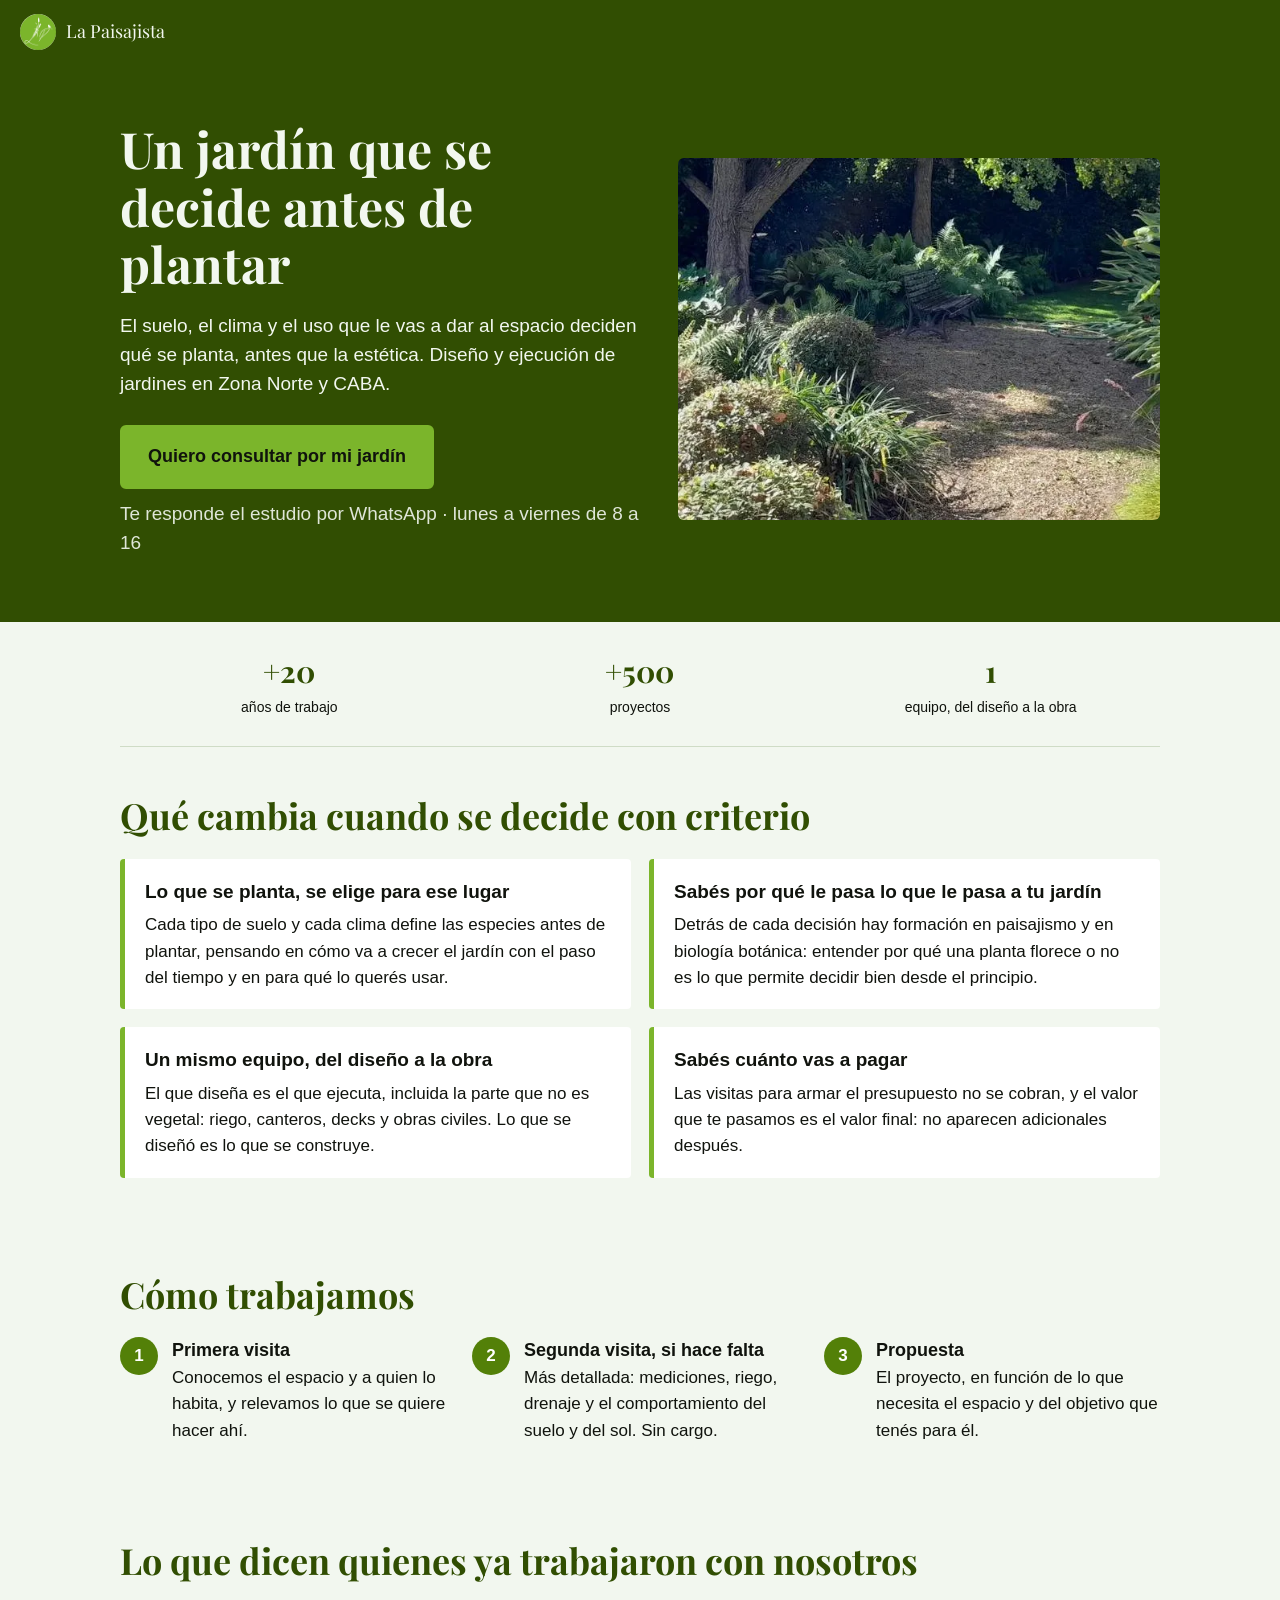
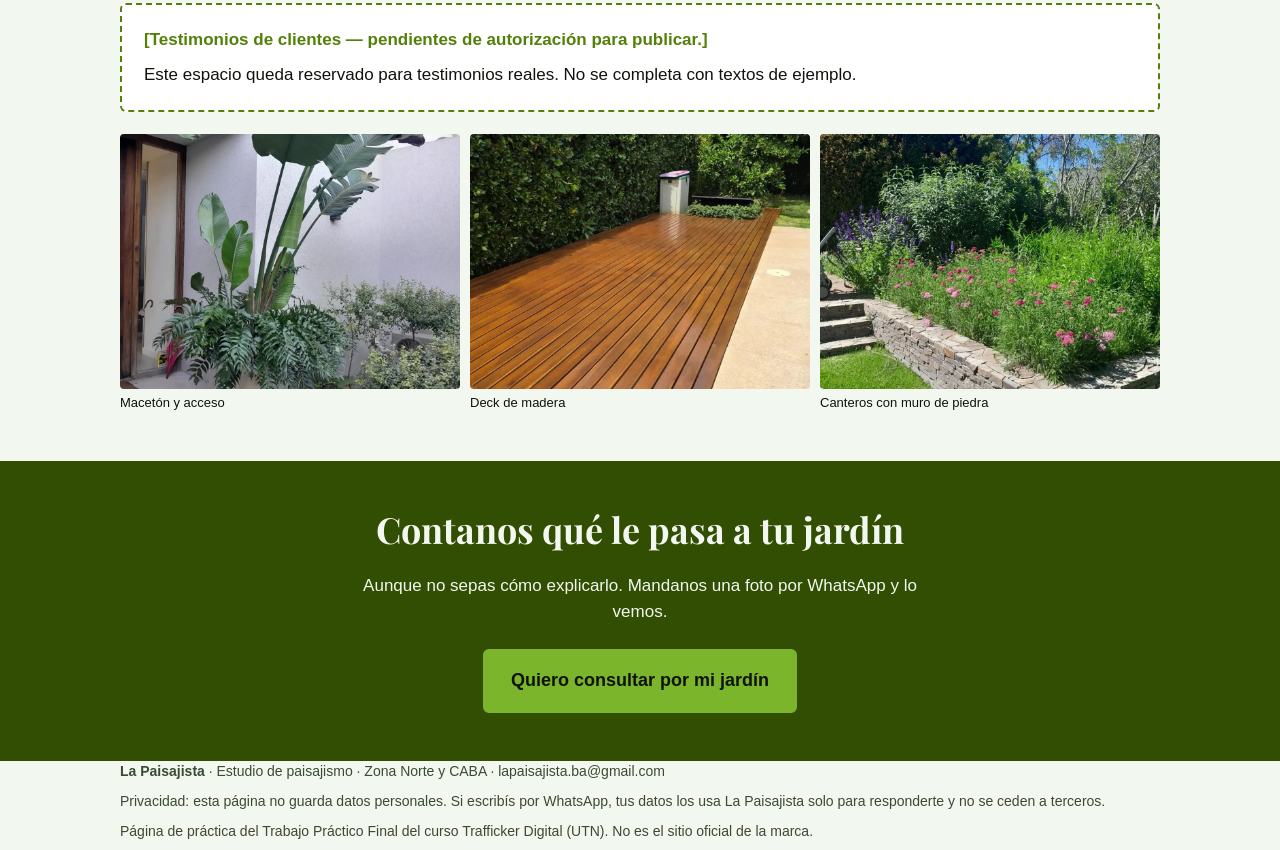
==== index.html @ 6e507b1d "Add files via upload" ====
<!doctype html>
<html lang="es-AR">
<head>
<!-- Google Tag Manager -->
<script>(function(w,d,s,l,i){w[l]=w[l]||[];w[l].push({'gtm.start':
new Date().getTime(),event:'gtm.js'});var f=d.getElementsByTagName(s)[0],
j=d.createElement(s),dl=l!='dataLayer'?'&l='+l:'';j.async=true;j.src=
'https://www.googletagmanager.com/gtm.js?id='+i+dl;f.parentNode.insertBefore(j,f);
})(window,document,'script','dataLayer','GTM-T6WL2HMT');</script>
<!-- End Google Tag Manager -->
<meta charset="utf-8">
<meta name="viewport" content="width=device-width,initial-scale=1">
<meta name="robots" content="noindex, nofollow">
<title>Diseño de jardines en Zona Norte y CABA | La Paisajista</title>
<meta name="description" content="El suelo, el clima y el uso que le vas a dar al espacio deciden qué se planta, antes que la estética. Diseño y ejecución de jardines en Zona Norte y CABA.">
<link rel="preconnect" href="https://fonts.googleapis.com">
<link rel="preconnect" href="https://fonts.gstatic.com" crossorigin>
<link href="https://fonts.googleapis.com/css2?family=Playfair+Display:wght@700&display=swap" rel="stylesheet">
<link rel="preload" as="image" href="img/jardin-sendero.webp" fetchpriority="high">
<link rel="stylesheet" href="estilo.css">
</head>
<body>
<!-- Google Tag Manager (noscript) -->
<noscript><iframe src="https://www.googletagmanager.com/ns.html?id=GTM-T6WL2HMT"
height="0" width="0" style="display:none;visibility:hidden"></iframe></noscript>
<!-- End Google Tag Manager (noscript) -->

<div class="marca"><img src="img/logo.png" width="36" height="36" alt="">La Paisajista</div>

<header class="hero">
 <div class="envoltura">
  <div>
   <h1>Un jardín que se decide antes de plantar</h1>
   <p style="margin:18px 0 26px">El suelo, el clima y el uso que le vas a dar al espacio deciden qué se planta, antes que la estética. Diseño y ejecución de jardines en Zona Norte y CABA.</p>
   <a class="cta" href="https://wa.me/5491169484851?text=Hola%2C%20vi%20su%20p%C3%A1gina%20y%20quiero%20consultar%20por%20el%20dise%C3%B1o%20de%20mi%20jard%C3%ADn." target="_blank" rel="noopener" data-ubicacion="arriba">Quiero consultar por mi jardín</a>
   <p class="nota-cta">Te responde el estudio por WhatsApp · lunes a viernes de 8 a 16</p>
  </div>
  <figure><img src="img/jardin-sendero.webp" width="1000" height="450" alt="Sendero de tierra entre canteros en sombra, con helechos, arbustos redondeados y gramíneas bajo árboles añosos." fetchpriority="high"></figure>
 </div>
</header>

<main class="envoltura">
 <div class="cifras">
  <div><b>+20</b><span>años de trabajo</span></div>
  <div><b>+500</b><span>proyectos</span></div>
  <div><b>1</b><span>equipo, del diseño a la obra</span></div>
 </div>

 <section>
  <h2>Qué cambia cuando se decide con criterio</h2>
  <div class="beneficios">
   <div class="beneficio"><h3>Lo que se planta, se elige para ese lugar</h3><p>Cada tipo de suelo y cada clima define las especies antes de plantar, pensando en cómo va a crecer el jardín con el paso del tiempo y en para qué lo querés usar.</p></div>
   <div class="beneficio"><h3>Sabés por qué le pasa lo que le pasa a tu jardín</h3><p>Detrás de cada decisión hay formación en paisajismo y en biología botánica: entender por qué una planta florece o no es lo que permite decidir bien desde el principio.</p></div>
   <div class="beneficio"><h3>Un mismo equipo, del diseño a la obra</h3><p>El que diseña es el que ejecuta, incluida la parte que no es vegetal: riego, canteros, decks y obras civiles. Lo que se diseñó es lo que se construye.</p></div>
   <div class="beneficio"><h3>Sabés cuánto vas a pagar</h3><p>Las visitas para armar el presupuesto no se cobran, y el valor que te pasamos es el valor final: no aparecen adicionales después.</p></div>
  </div>
 </section>

 <section>
  <h2>Cómo trabajamos</h2>
  <div class="pasos">
   <div class="paso"><h3>Primera visita</h3><p>Conocemos el espacio y a quien lo habita, y relevamos lo que se quiere hacer ahí.</p></div>
   <div class="paso"><h3>Segunda visita, si hace falta</h3><p>Más detallada: mediciones, riego, drenaje y el comportamiento del suelo y del sol. Sin cargo.</p></div>
   <div class="paso"><h3>Propuesta</h3><p>El proyecto, en función de lo que necesita el espacio y del objetivo que tenés para él.</p></div>
  </div>
 </section>

 <section>
  <h2>Lo que dicen quienes ya trabajaron con nosotros</h2>
  <div class="marcador">
   <p><strong>[Testimonios de clientes — pendientes de autorización para publicar.]</strong></p>
   <p style="margin-top:8px">Este espacio queda reservado para testimonios reales. No se completa con textos de ejemplo.</p>
  </div>
  <div class="galeria">
   <figure><img src="img/maceton-acceso.webp" width="1000" height="750" loading="lazy" alt="Macetón junto a un acceso, con una planta de hojas grandes, helechos y arbustos bajos."><figcaption>Macetón y acceso</figcaption></figure>
   <figure><img src="img/deck.webp" width="1000" height="750" loading="lazy" alt="Deck de madera junto a un cerco alto, con la madera lustrada."><figcaption>Deck de madera</figcaption></figure>
   <figure><img src="img/jardin-canteros.webp" width="1000" height="750" loading="lazy" alt="Canteros de un jardín terminado."><figcaption>Canteros con muro de piedra</figcaption></figure>
  </div>
 </section>
</main>

<section class="cierre">
 <div class="envoltura">
  <h2>Contanos qué le pasa a tu jardín</h2>
  <p>Aunque no sepas cómo explicarlo. Mandanos una foto por WhatsApp y lo vemos.</p>
  <a class="cta" href="https://wa.me/5491169484851?text=Hola%2C%20vi%20su%20p%C3%A1gina%20y%20quiero%20consultar%20por%20el%20dise%C3%B1o%20de%20mi%20jard%C3%ADn." target="_blank" rel="noopener" data-ubicacion="abajo">Quiero consultar por mi jardín</a>
 </div>
</section>

<footer class="envoltura">
 <p><strong>La Paisajista</strong> · Estudio de paisajismo · Zona Norte y CABA · lapaisajista.ba@gmail.com</p>
 <p>Privacidad: esta página no guarda datos personales. Si escribís por WhatsApp, tus datos los usa La Paisajista solo para responderte y no se ceden a terceros.</p>
 <p>Página de práctica del Trabajo Práctico Final del curso Trafficker Digital (UTN). No es el sitio oficial de la marca.</p>
</footer>

<script>
document.querySelectorAll('a.cta').forEach(function(a){
 a.addEventListener('click',function(){
  window.dataLayer=window.dataLayer||[];
  window.dataLayer.push({event:'clic_whatsapp',ubicacion_boton:a.dataset.ubicacion,version_landing:'diseno'});
 });
});
</script>
</body>
</html>
---- estilo.css ----
:root{--primario:#7bb52b;--claro:#f2f7ef;--secundario:#538008;--profundo:#314e02;--tinta:#10130d}
*{box-sizing:border-box;margin:0;padding:0}
body{font-family:Helvetica,Arial,sans-serif;color:var(--tinta);background:var(--claro);line-height:1.55;font-size:17px}
h1,h2{font-family:"Playfair Display",Georgia,serif;font-weight:700;line-height:1.15}
img{display:block;max-width:100%;height:auto}
.envoltura{max-width:1080px;margin:0 auto;padding:0 20px}
.marca{display:flex;align-items:center;gap:10px;padding:14px 20px;background:var(--profundo);color:var(--claro);font-family:"Playfair Display",Georgia,serif;font-size:18px}
.marca img{width:36px;height:36px;border-radius:50%}
.hero{background:var(--profundo);color:var(--claro)}
.hero .envoltura{display:grid;gap:28px;padding-top:36px;padding-bottom:44px}
.hero h1{font-size:clamp(30px,6vw,50px)}
.hero p{font-size:19px;max-width:560px}
.hero figure img{border-radius:6px;aspect-ratio:4/3;object-fit:cover;width:100%}
.cta{display:inline-block;background:var(--primario);color:var(--tinta);font-weight:700;font-size:18px;padding:16px 26px;border-radius:6px;text-decoration:none;border:2px solid var(--primario)}
.cta:hover,.cta:focus{background:var(--claro);border-color:var(--claro)}
.nota-cta{font-size:14px;margin-top:10px;opacity:.9}
.cifras{display:grid;grid-template-columns:repeat(3,1fr);gap:12px;text-align:center;padding:26px 0;border-bottom:1px solid #cfdcc6}
.cifras b{display:block;font-family:"Playfair Display",Georgia,serif;font-size:30px;color:var(--profundo)}
.cifras span{font-size:14px}
section{padding:48px 0}
section h2{font-size:clamp(26px,4.5vw,36px);margin-bottom:22px;color:var(--profundo)}
.beneficios{display:grid;gap:18px}
.beneficio{background:#fff;border-left:5px solid var(--primario);padding:18px 20px;border-radius:4px}
.beneficio h3{font-size:19px;margin-bottom:6px}
.pasos{display:grid;gap:16px;counter-reset:paso}
.paso{padding-left:52px;position:relative}
.paso:before{counter-increment:paso;content:counter(paso);position:absolute;left:0;top:0;width:38px;height:38px;border-radius:50%;background:var(--secundario);color:#fff;display:grid;place-items:center;font-weight:700}
.paso h3{font-size:18px}
.galeria{display:grid;grid-template-columns:repeat(3,1fr);gap:10px;margin-top:22px}
.galeria img{aspect-ratio:4/3;object-fit:cover;width:100%;border-radius:4px}
.galeria figcaption{font-size:13px;margin-top:4px}
.marcador{border:2px dashed var(--secundario);background:#fff;padding:22px;border-radius:6px}
.marcador strong{color:var(--secundario)}
.cierre{background:var(--profundo);color:var(--claro);text-align:center}
.cierre h2{color:var(--claro)}
.cierre p{max-width:600px;margin:0 auto 24px}
footer{font-size:14px;padding:28px 0;color:#3c4a33}
footer p{margin-bottom:8px}
@media(min-width:820px){
 .hero .envoltura{grid-template-columns:1.1fr 1fr;align-items:center;padding-top:56px;padding-bottom:64px}
 .beneficios{grid-template-columns:repeat(2,1fr)}
 .pasos{grid-template-columns:repeat(3,1fr)}
}
@media(max-width:520px){.galeria{grid-template-columns:1fr}}
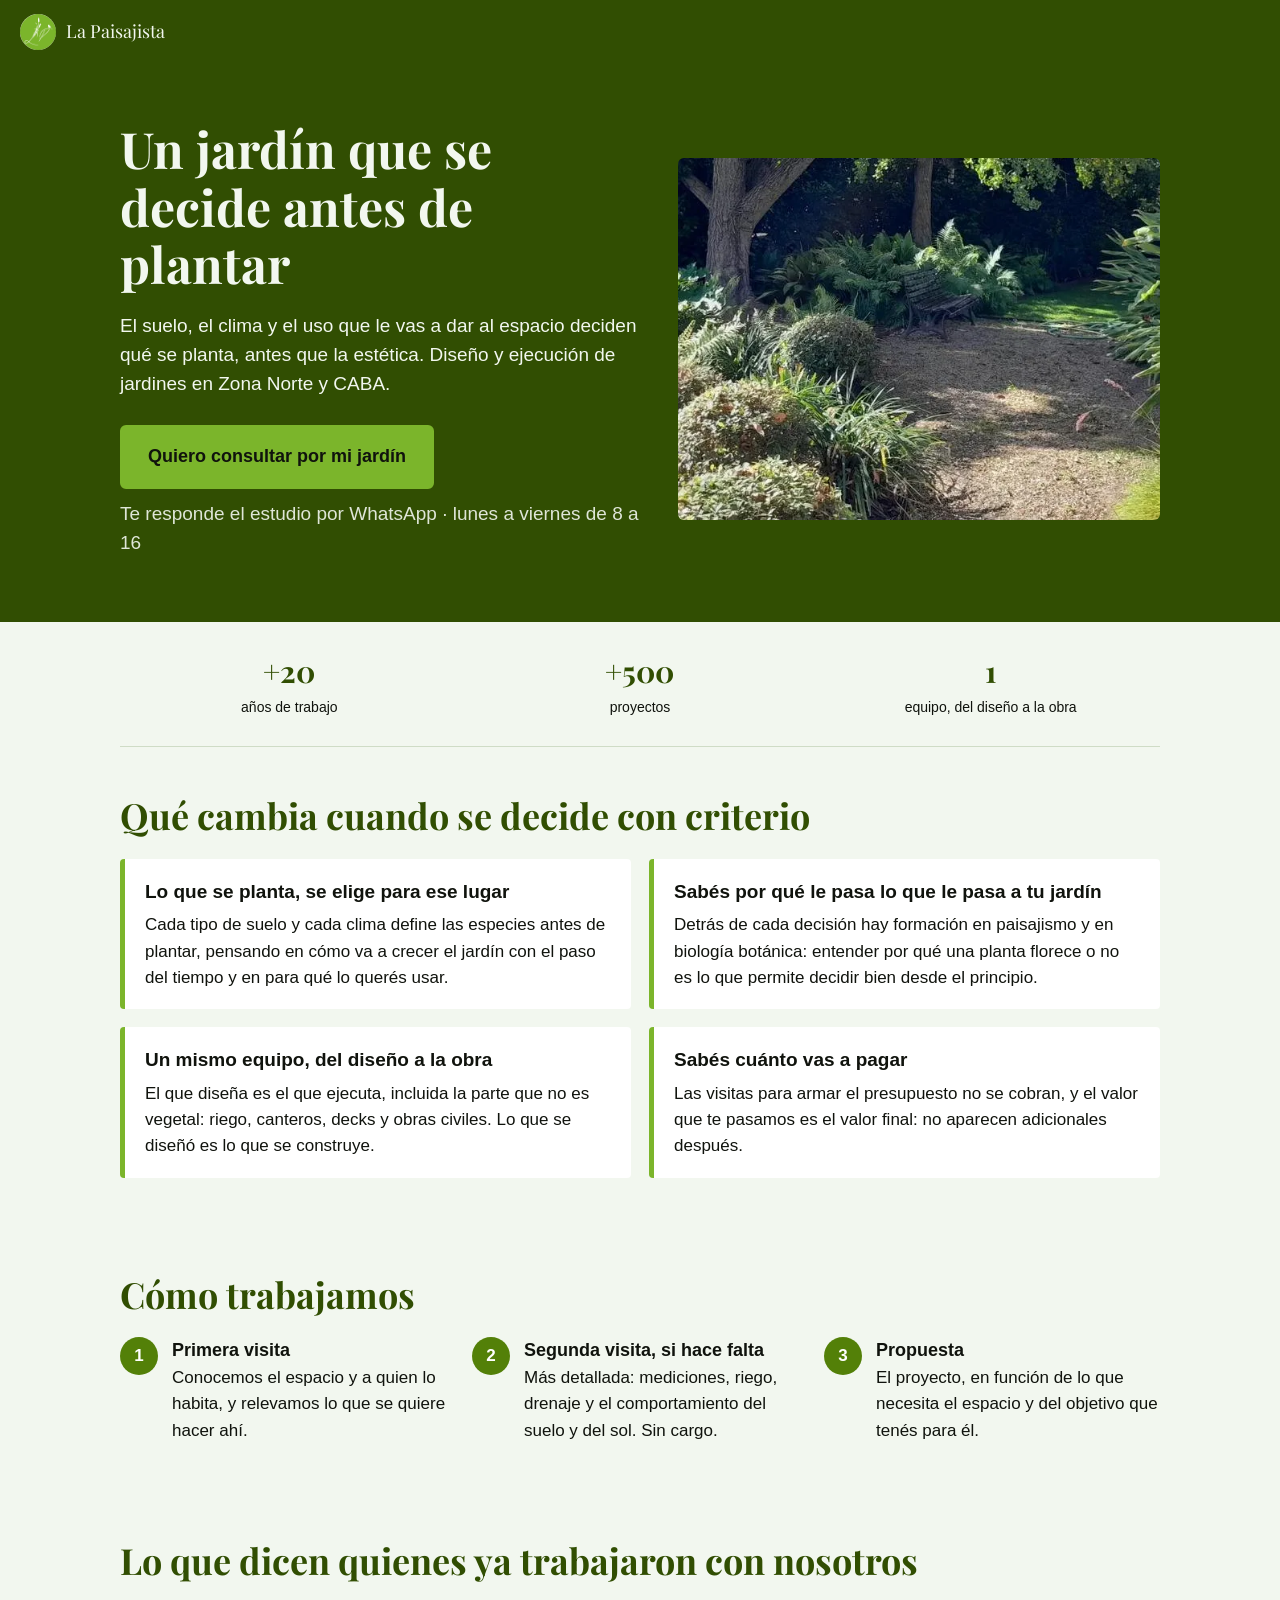
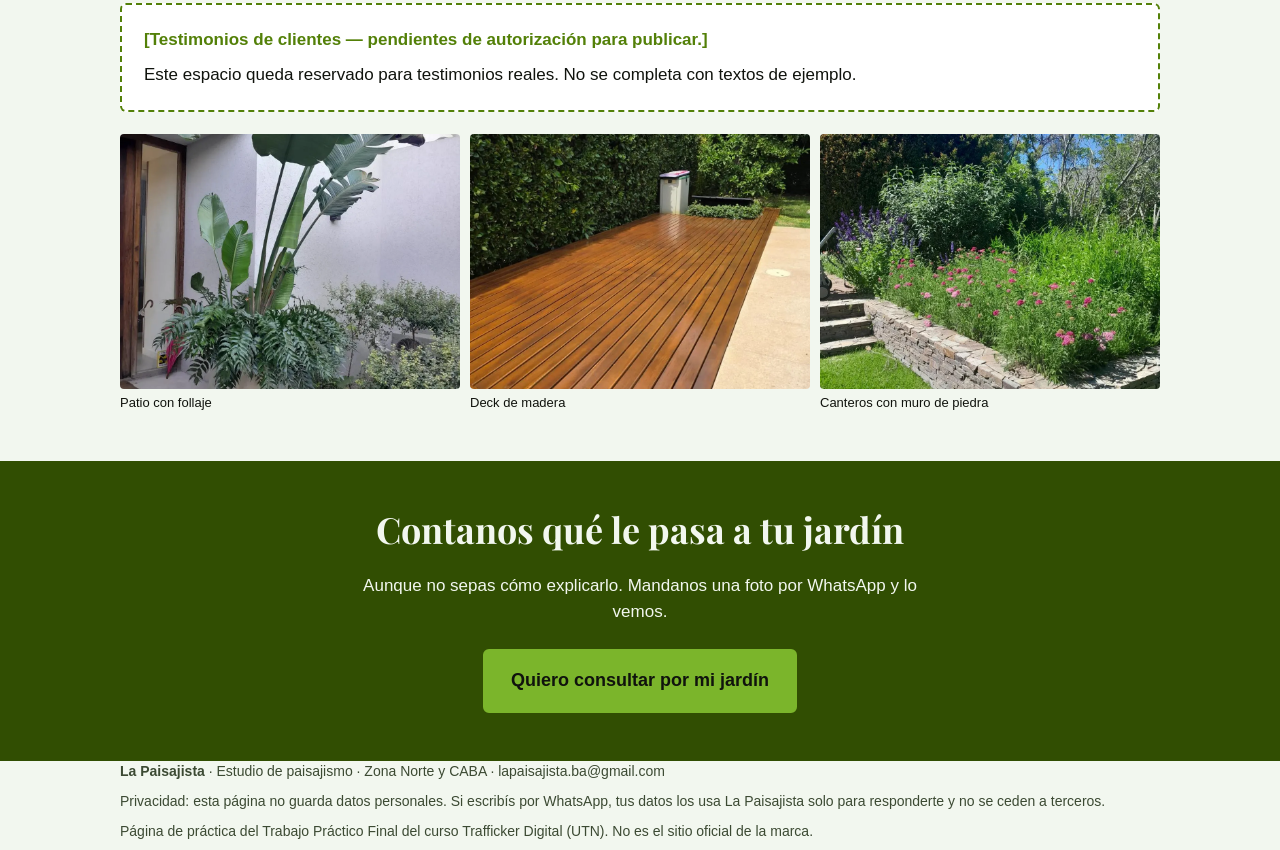
==== commit 3cd7a6db: "Add files via upload" ====
--- a/index.html
+++ b/index.html
@@ -72,7 +72,7 @@
    <p style="margin-top:8px">Este espacio queda reservado para testimonios reales. No se completa con textos de ejemplo.</p>
   </div>
   <div class="galeria">
-   <figure><img src="img/maceton-acceso.webp" width="1000" height="750" loading="lazy" alt="Macetón junto a un acceso, con una planta de hojas grandes, helechos y arbustos bajos."><figcaption>Macetón y acceso</figcaption></figure>
+   <figure><img src="img/maceton-acceso.webp" width="740" height="525" loading="lazy" alt="Planta de hojas grandes con helechos y arbustos bajos junto a un muro claro."><figcaption>Patio con follaje</figcaption></figure>
    <figure><img src="img/deck.webp" width="1000" height="750" loading="lazy" alt="Deck de madera junto a un cerco alto, con la madera lustrada."><figcaption>Deck de madera</figcaption></figure>
    <figure><img src="img/jardin-canteros.webp" width="1000" height="750" loading="lazy" alt="Canteros de un jardín terminado."><figcaption>Canteros con muro de piedra</figcaption></figure>
   </div>
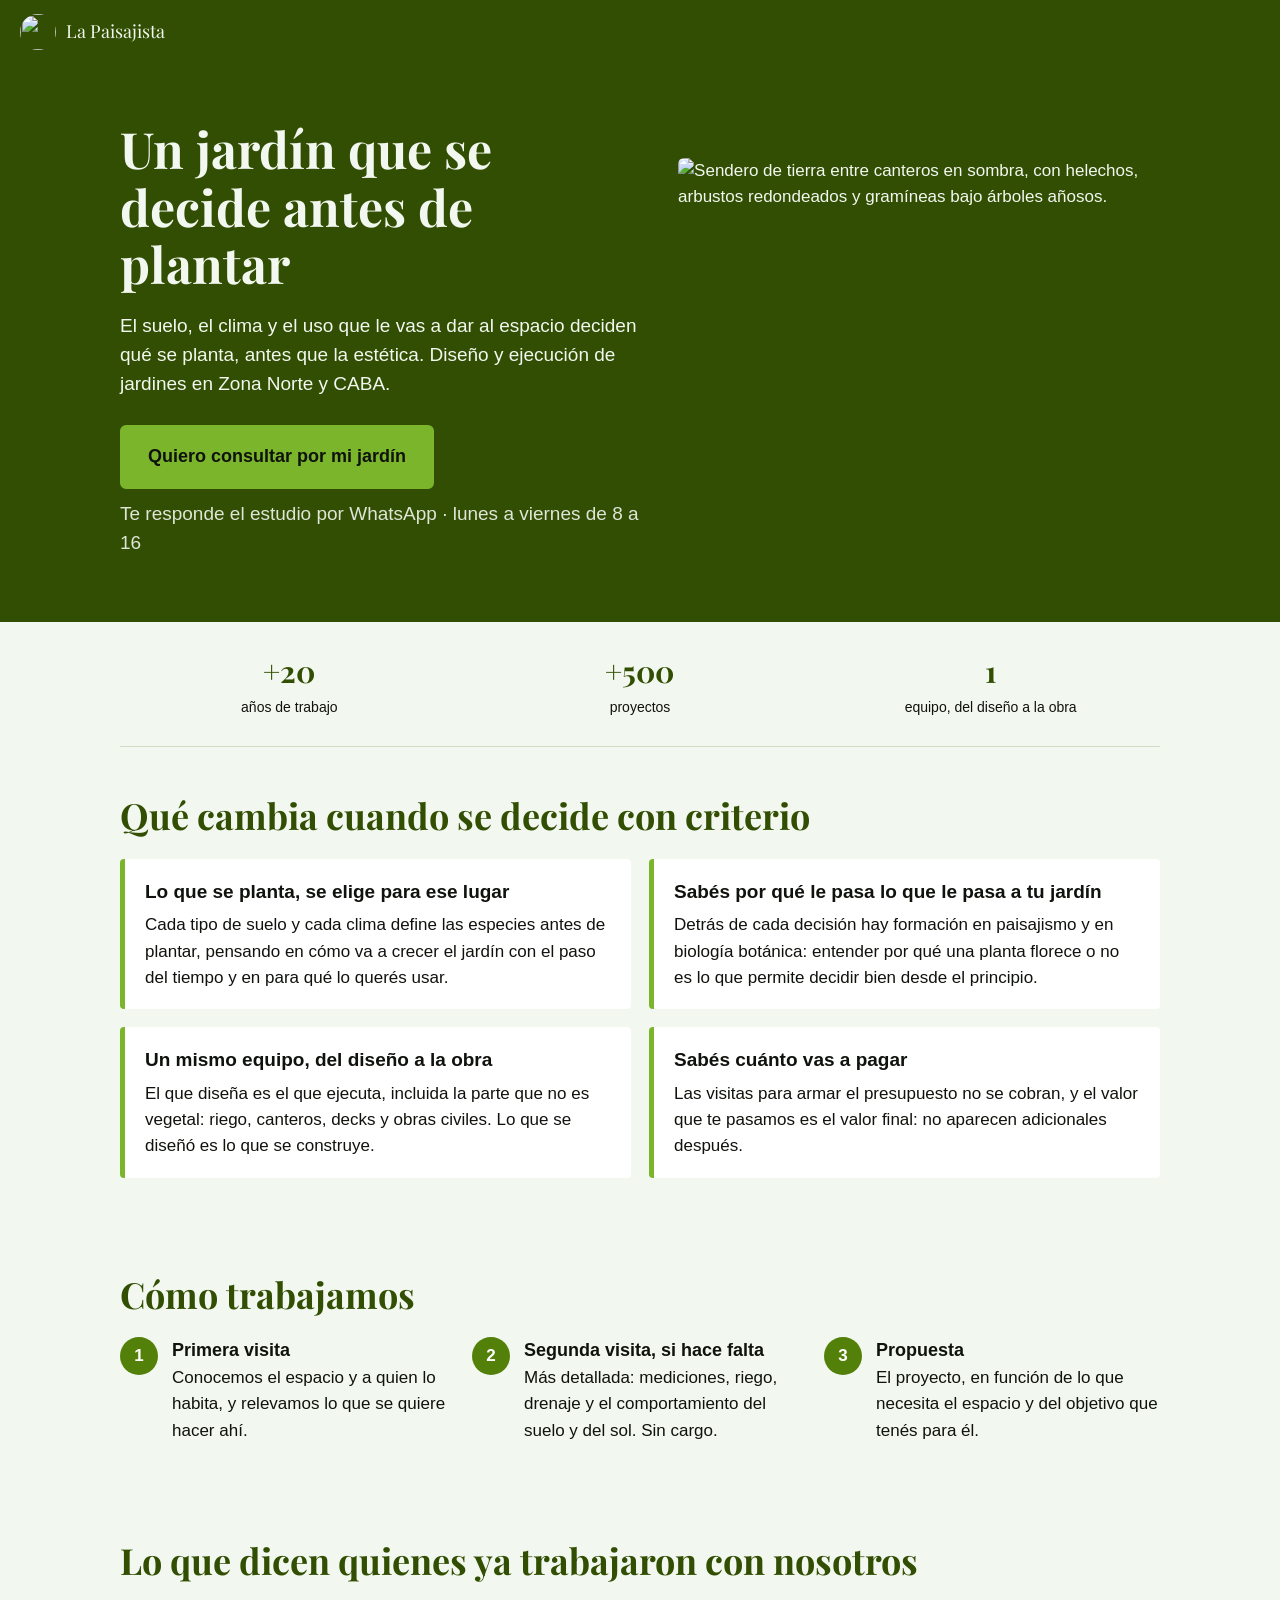
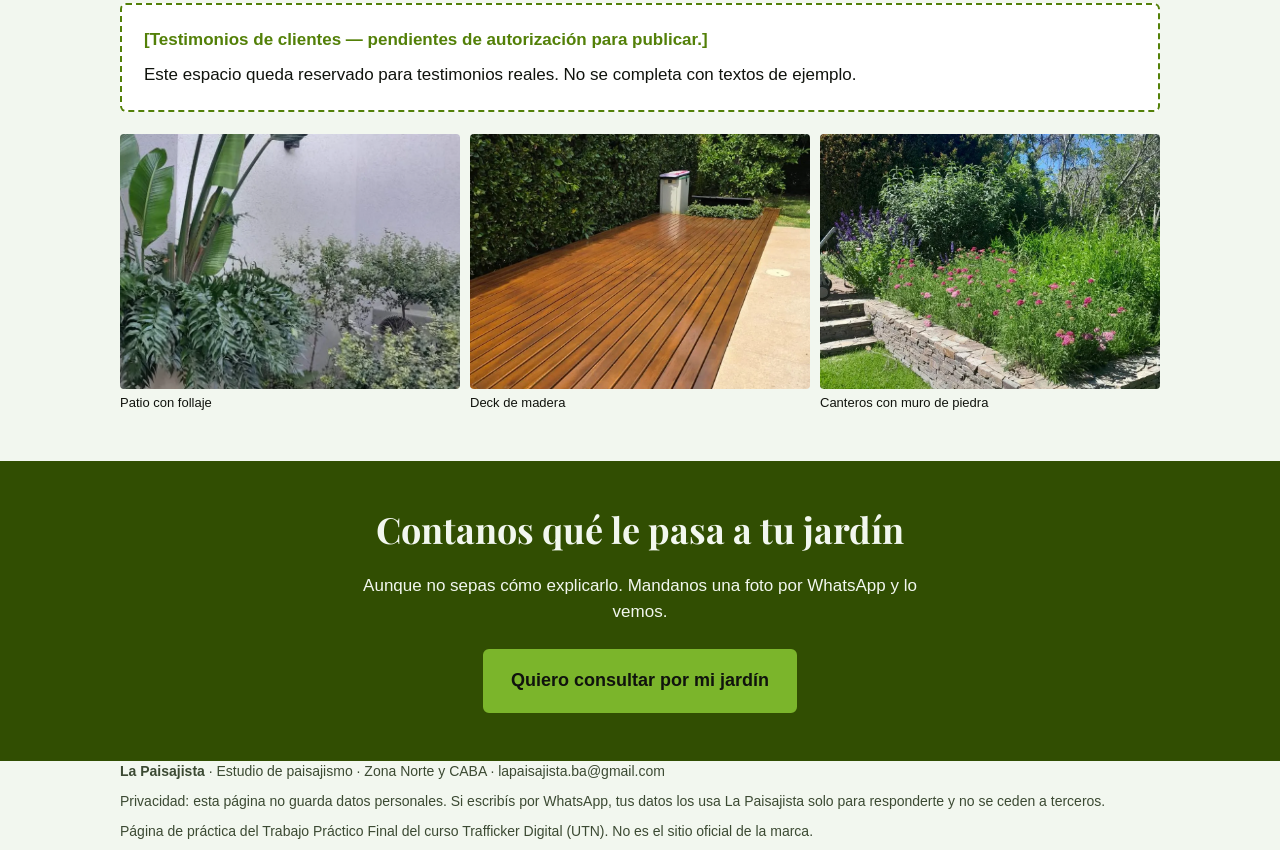
==== commit 46100f99: "Add files via upload" ====
--- a/index.html
+++ b/index.html
@@ -15,8 +15,9 @@
 <meta name="description" content="El suelo, el clima y el uso que le vas a dar al espacio deciden qué se planta, antes que la estética. Diseño y ejecución de jardines en Zona Norte y CABA.">
 <link rel="preconnect" href="https://fonts.googleapis.com">
 <link rel="preconnect" href="https://fonts.gstatic.com" crossorigin>
-<link href="https://fonts.googleapis.com/css2?family=Playfair+Display:wght@700&display=swap" rel="stylesheet">
-<link rel="preload" as="image" href="img/jardin-sendero.webp" fetchpriority="high">
+<link rel="preload" as="style" href="https://fonts.googleapis.com/css2?family=Playfair+Display:wght@700&display=swap" onload="this.onload=null;this.rel='stylesheet'">
+<noscript><link rel="stylesheet" href="https://fonts.googleapis.com/css2?family=Playfair+Display:wght@700&display=swap"></noscript>
+<link rel="preload" as="image" href="img/jardin-sendero-600.webp" imagesrcset="img/jardin-sendero-600.webp 600w, img/jardin-sendero.webp 1000w" imagesizes="(min-width:820px) 500px, 100vw" fetchpriority="high">
 <link rel="stylesheet" href="estilo.css">
 </head>
 <body>
@@ -25,7 +26,7 @@
 height="0" width="0" style="display:none;visibility:hidden"></iframe></noscript>
 <!-- End Google Tag Manager (noscript) -->
 
-<div class="marca"><img src="img/logo.png" width="36" height="36" alt="">La Paisajista</div>
+<div class="marca"><img src="img/logo.webp" width="36" height="36" alt="">La Paisajista</div>
 
 <header class="hero">
  <div class="envoltura">
@@ -35,7 +36,7 @@
    <a class="cta" href="https://wa.me/5491169484851?text=Hola%2C%20vi%20su%20p%C3%A1gina%20y%20quiero%20consultar%20por%20el%20dise%C3%B1o%20de%20mi%20jard%C3%ADn." target="_blank" rel="noopener" data-ubicacion="arriba">Quiero consultar por mi jardín</a>
    <p class="nota-cta">Te responde el estudio por WhatsApp · lunes a viernes de 8 a 16</p>
   </div>
-  <figure><img src="img/jardin-sendero.webp" width="1000" height="450" alt="Sendero de tierra entre canteros en sombra, con helechos, arbustos redondeados y gramíneas bajo árboles añosos." fetchpriority="high"></figure>
+  <figure><img src="img/jardin-sendero-600.webp" srcset="img/jardin-sendero-600.webp 600w, img/jardin-sendero.webp 1000w" sizes="(min-width:820px) 500px, 100vw" width="1000" height="450" alt="Sendero de tierra entre canteros en sombra, con helechos, arbustos redondeados y gramíneas bajo árboles añosos." fetchpriority="high"></figure>
  </div>
 </header>
 
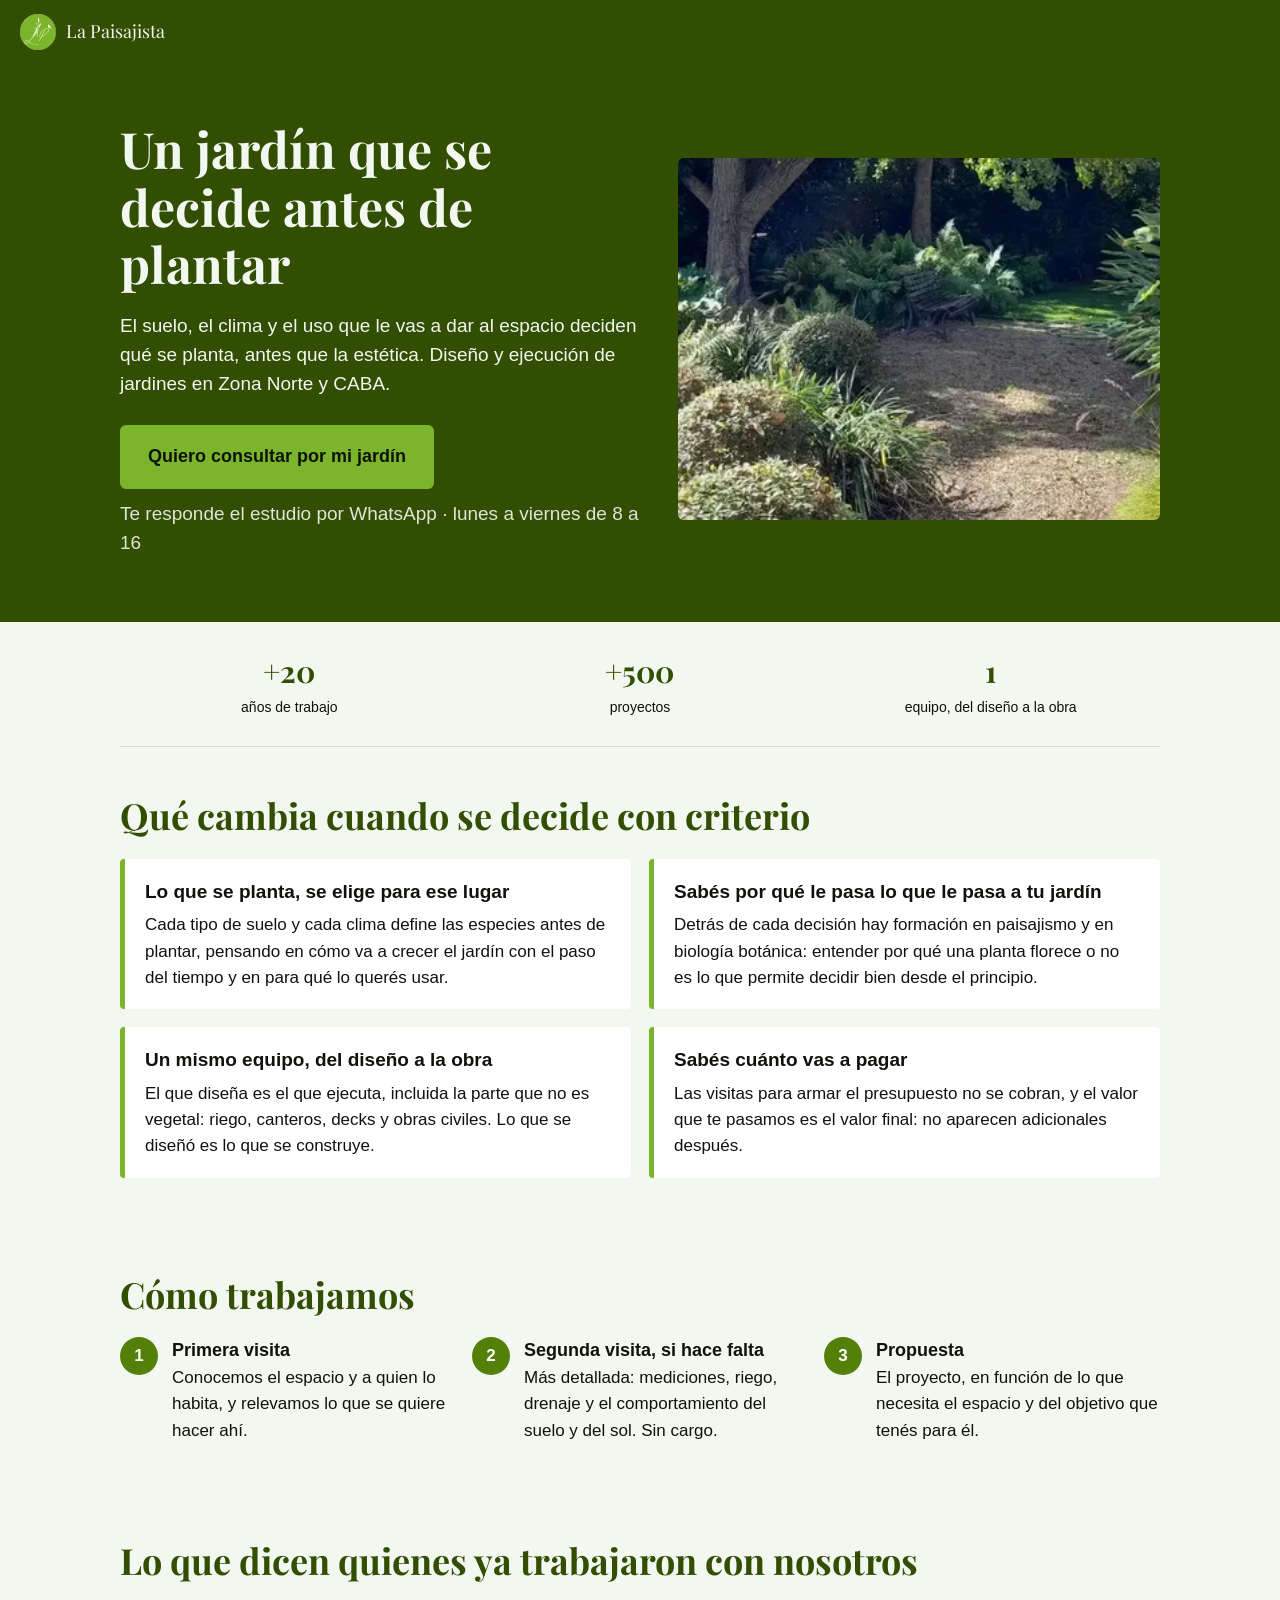
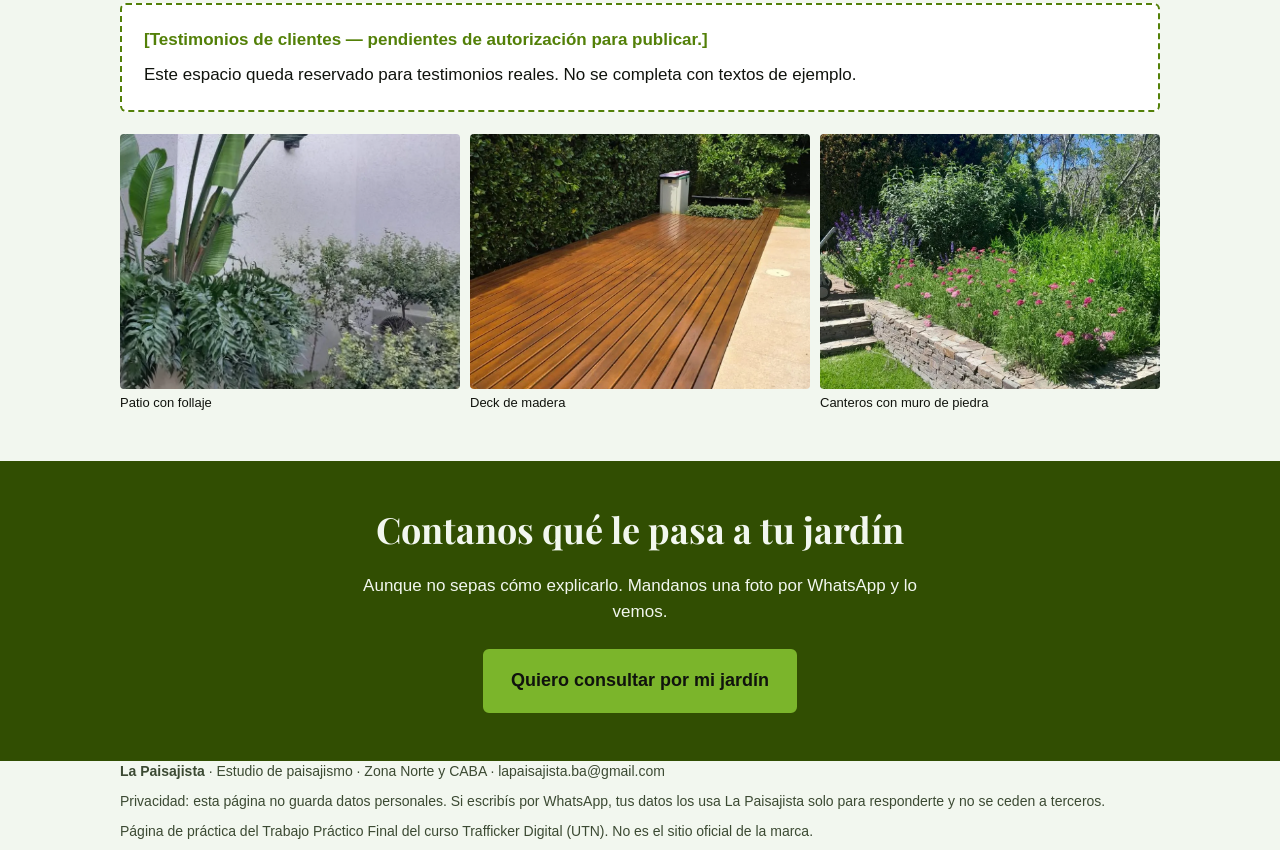
==== commit 82653043: "Add files via upload" ====
--- a/index.html
+++ b/index.html
@@ -15,10 +15,10 @@
 <meta name="description" content="El suelo, el clima y el uso que le vas a dar al espacio deciden qué se planta, antes que la estética. Diseño y ejecución de jardines en Zona Norte y CABA.">
 <link rel="preconnect" href="https://fonts.googleapis.com">
 <link rel="preconnect" href="https://fonts.gstatic.com" crossorigin>
-<link rel="preload" as="style" href="https://fonts.googleapis.com/css2?family=Playfair+Display:wght@700&display=swap" onload="this.onload=null;this.rel='stylesheet'">
-<noscript><link rel="stylesheet" href="https://fonts.googleapis.com/css2?family=Playfair+Display:wght@700&display=swap"></noscript>
+<link rel="preload" as="style" href="https://fonts.googleapis.com/css2?family=Playfair+Display:wght@700&display=optional" onload="this.onload=null;this.rel='stylesheet'">
+<noscript><link rel="stylesheet" href="https://fonts.googleapis.com/css2?family=Playfair+Display:wght@700&display=optional"></noscript>
 <link rel="preload" as="image" href="img/jardin-sendero-600.webp" imagesrcset="img/jardin-sendero-600.webp 600w, img/jardin-sendero.webp 1000w" imagesizes="(min-width:820px) 500px, 100vw" fetchpriority="high">
-<link rel="stylesheet" href="estilo.css">
+<style>:root{--primario:#7bb52b;--claro:#f2f7ef;--secundario:#538008;--profundo:#314e02;--tinta:#10130d}*{box-sizing:border-box;margin:0;padding:0}body{font-family:Helvetica,Arial,sans-serif;color:var(--tinta);background:var(--claro);line-height:1.55;font-size:17px}h1,h2{font-family:"Playfair Display",Georgia,serif;font-weight:700;line-height:1.15}img{display:block;max-width:100%;height:auto}.envoltura{max-width:1080px;margin:0 auto;padding:0 20px}.marca{display:flex;align-items:center;gap:10px;padding:14px 20px;background:var(--profundo);color:var(--claro);font-family:"Playfair Display",Georgia,serif;font-size:18px}.marca img{width:36px;height:36px;border-radius:50%}.hero{background:var(--profundo);color:var(--claro)}.hero .envoltura{display:grid;gap:28px;padding-top:36px;padding-bottom:44px}.hero h1{font-size:clamp(30px,6vw,50px)}.hero p{font-size:19px;max-width:560px}.hero figure img{border-radius:6px;aspect-ratio:4/3;object-fit:cover;width:100%}.cta{display:inline-block;background:var(--primario);color:var(--tinta);font-weight:700;font-size:18px;padding:16px 26px;border-radius:6px;text-decoration:none;border:2px solid var(--primario)}.cta:hover,.cta:focus{background:var(--claro);border-color:var(--claro)}.nota-cta{font-size:14px;margin-top:10px;opacity:.9}.cifras{display:grid;grid-template-columns:repeat(3,1fr);gap:12px;text-align:center;padding:26px 0;border-bottom:1px solid #cfdcc6}.cifras b{display:block;font-family:"Playfair Display",Georgia,serif;font-size:30px;color:var(--profundo)}.cifras span{font-size:14px}section{padding:48px 0}section h2{font-size:clamp(26px,4.5vw,36px);margin-bottom:22px;color:var(--profundo)}.beneficios{display:grid;gap:18px}.beneficio{background:#fff;border-left:5px solid var(--primario);padding:18px 20px;border-radius:4px}.beneficio h3{font-size:19px;margin-bottom:6px}.pasos{display:grid;gap:16px;counter-reset:paso}.paso{padding-left:52px;position:relative}.paso:before{counter-increment:paso;content:counter(paso);position:absolute;left:0;top:0;width:38px;height:38px;border-radius:50%;background:var(--secundario);color:#fff;display:grid;place-items:center;font-weight:700}.paso h3{font-size:18px}.galeria{display:grid;grid-template-columns:repeat(3,1fr);gap:10px;margin-top:22px}.galeria img{aspect-ratio:4/3;object-fit:cover;width:100%;border-radius:4px}.galeria figcaption{font-size:13px;margin-top:4px}.marcador{border:2px dashed var(--secundario);background:#fff;padding:22px;border-radius:6px}.marcador strong{color:var(--secundario)}.cierre{background:var(--profundo);color:var(--claro);text-align:center}.cierre h2{color:var(--claro)}.cierre p{max-width:600px;margin:0 auto 24px}footer{font-size:14px;padding:28px 0;color:#3c4a33}footer p{margin-bottom:8px}@media(min-width:820px){.hero .envoltura{grid-template-columns:1.1fr 1fr;align-items:center;padding-top:56px;padding-bottom:64px}.beneficios{grid-template-columns:repeat(2,1fr)}.pasos{grid-template-columns:repeat(3,1fr)}}@media(max-width:520px){.galeria{grid-template-columns:1fr}}</style>
 </head>
 <body>
 <!-- Google Tag Manager (noscript) -->
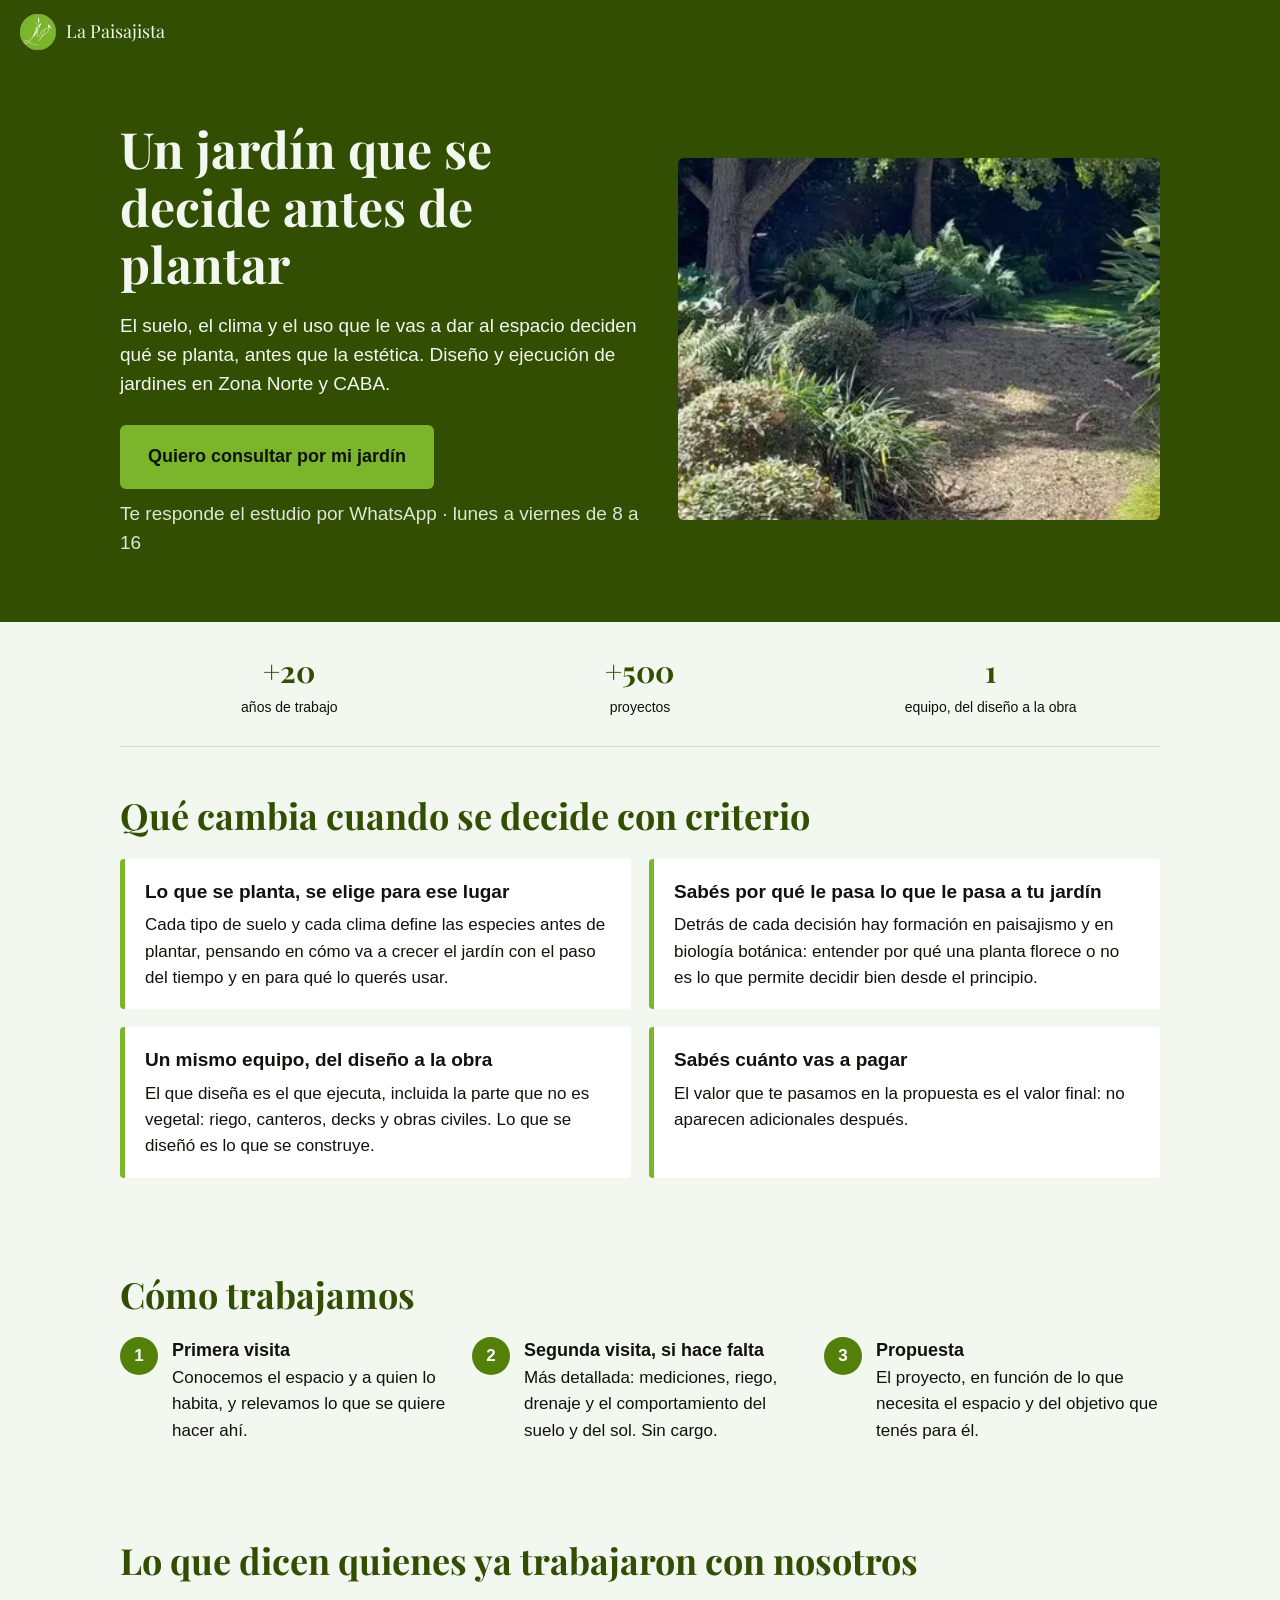
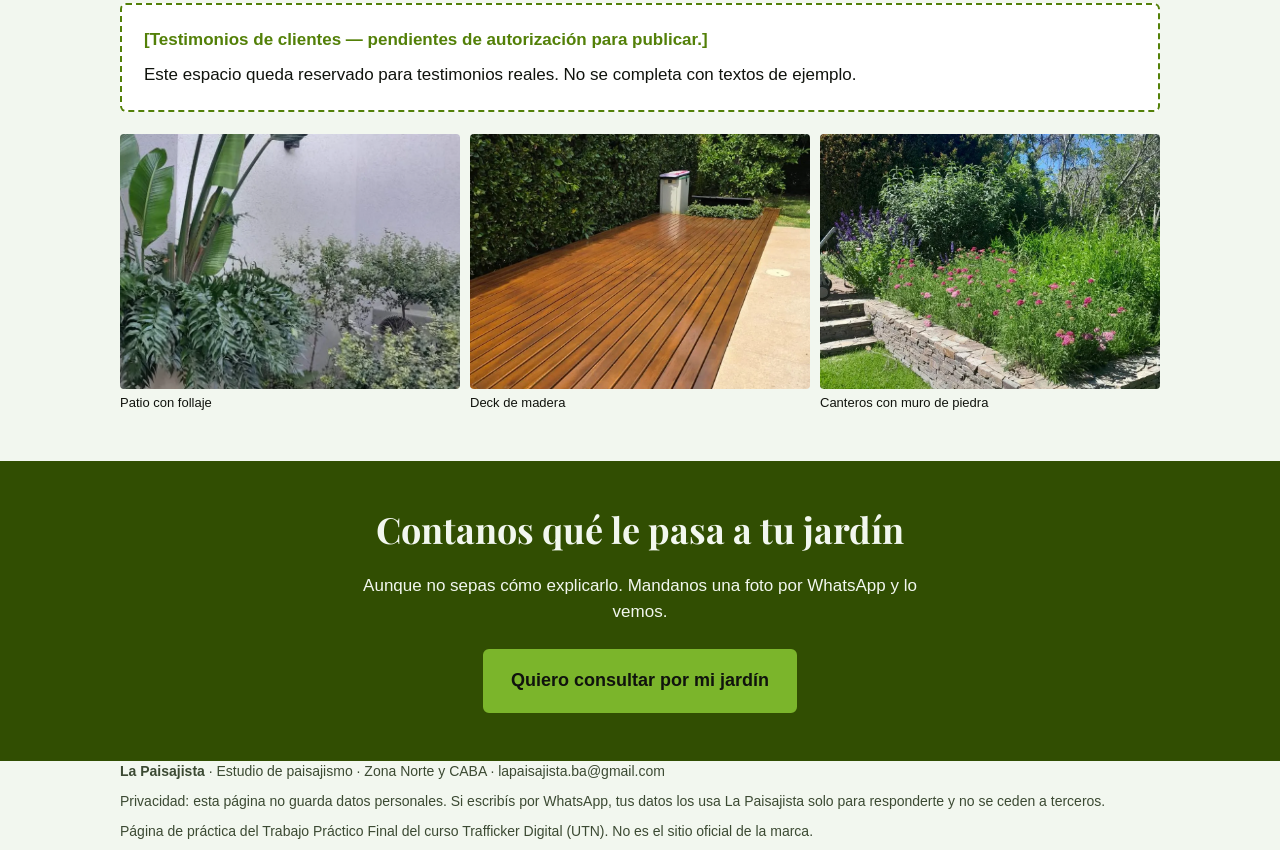
==== commit 4eaa1d5f: "Add files via upload" ====
--- a/index.html
+++ b/index.html
@@ -53,7 +53,7 @@
    <div class="beneficio"><h3>Lo que se planta, se elige para ese lugar</h3><p>Cada tipo de suelo y cada clima define las especies antes de plantar, pensando en cómo va a crecer el jardín con el paso del tiempo y en para qué lo querés usar.</p></div>
    <div class="beneficio"><h3>Sabés por qué le pasa lo que le pasa a tu jardín</h3><p>Detrás de cada decisión hay formación en paisajismo y en biología botánica: entender por qué una planta florece o no es lo que permite decidir bien desde el principio.</p></div>
    <div class="beneficio"><h3>Un mismo equipo, del diseño a la obra</h3><p>El que diseña es el que ejecuta, incluida la parte que no es vegetal: riego, canteros, decks y obras civiles. Lo que se diseñó es lo que se construye.</p></div>
-   <div class="beneficio"><h3>Sabés cuánto vas a pagar</h3><p>Las visitas para armar el presupuesto no se cobran, y el valor que te pasamos es el valor final: no aparecen adicionales después.</p></div>
+   <div class="beneficio"><h3>Sabés cuánto vas a pagar</h3><p>El valor que te pasamos en la propuesta es el valor final: no aparecen adicionales después.</p></div>
   </div>
  </section>
 
